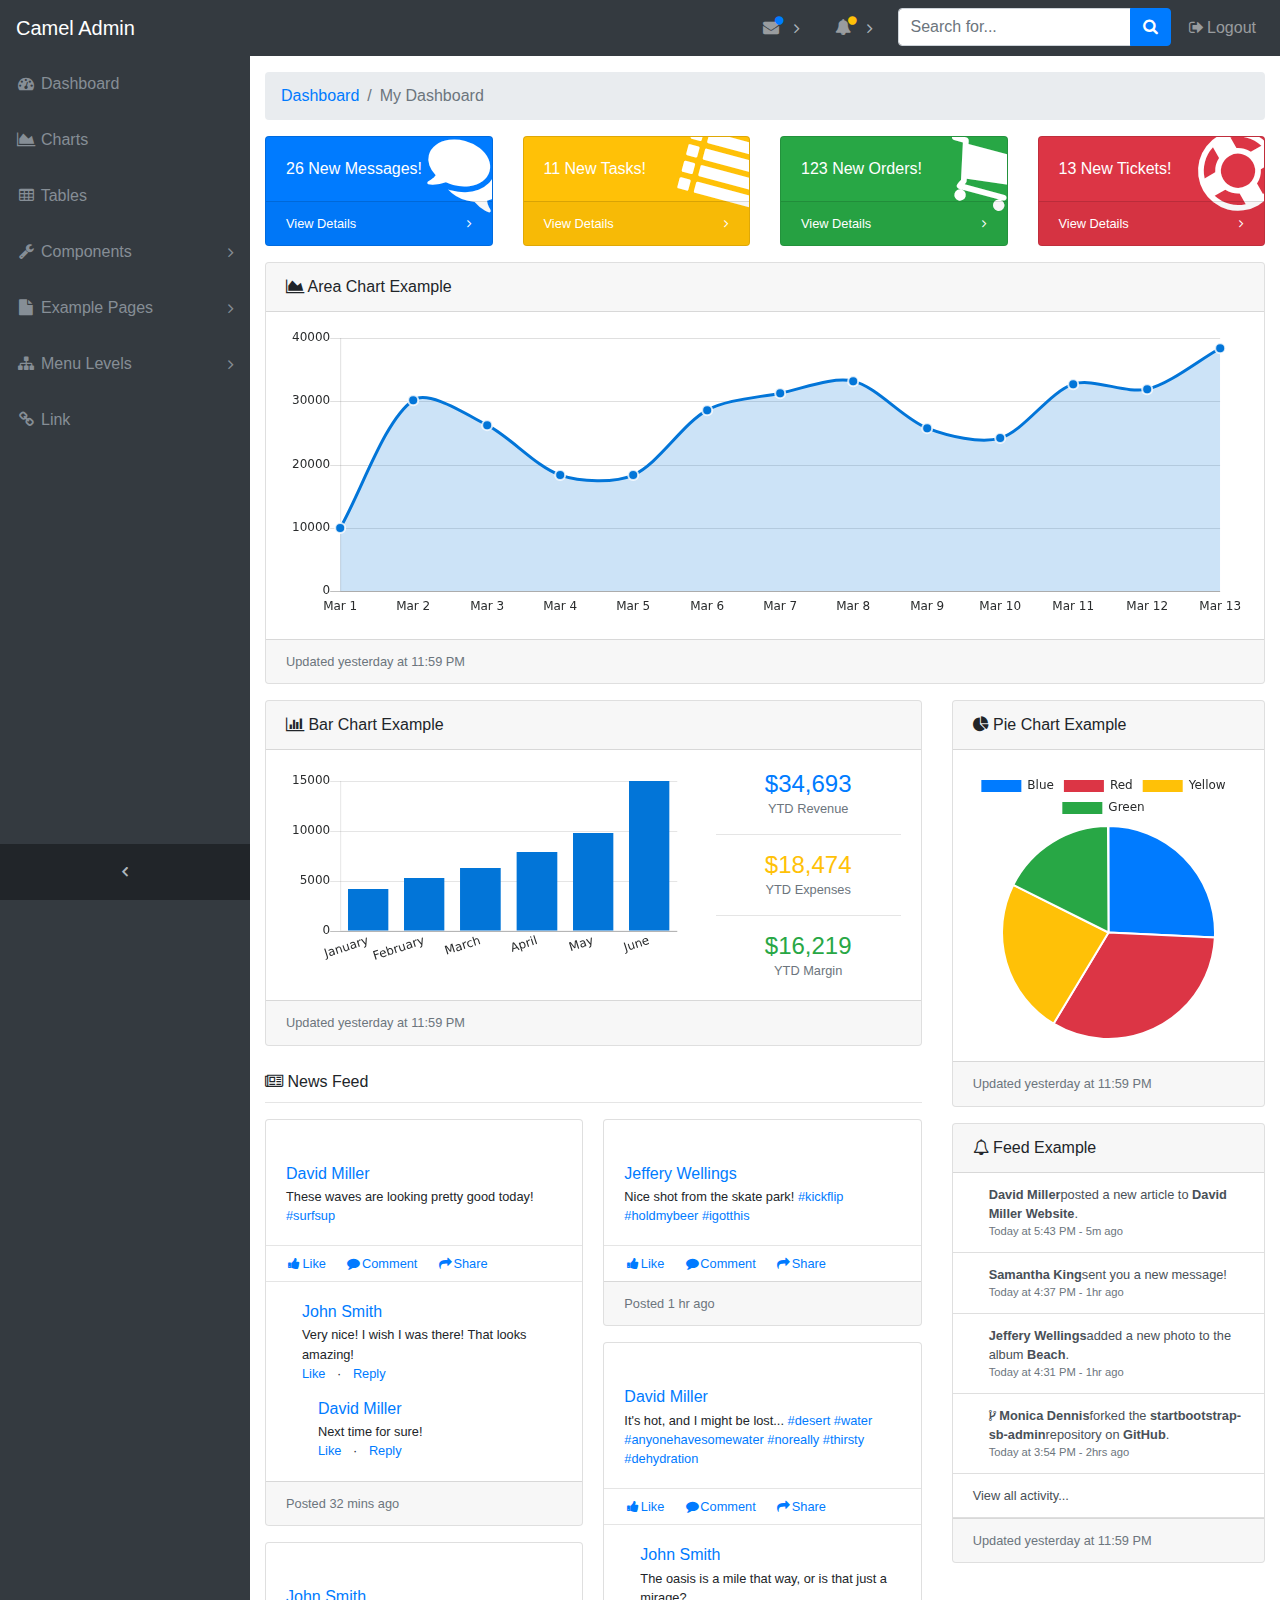
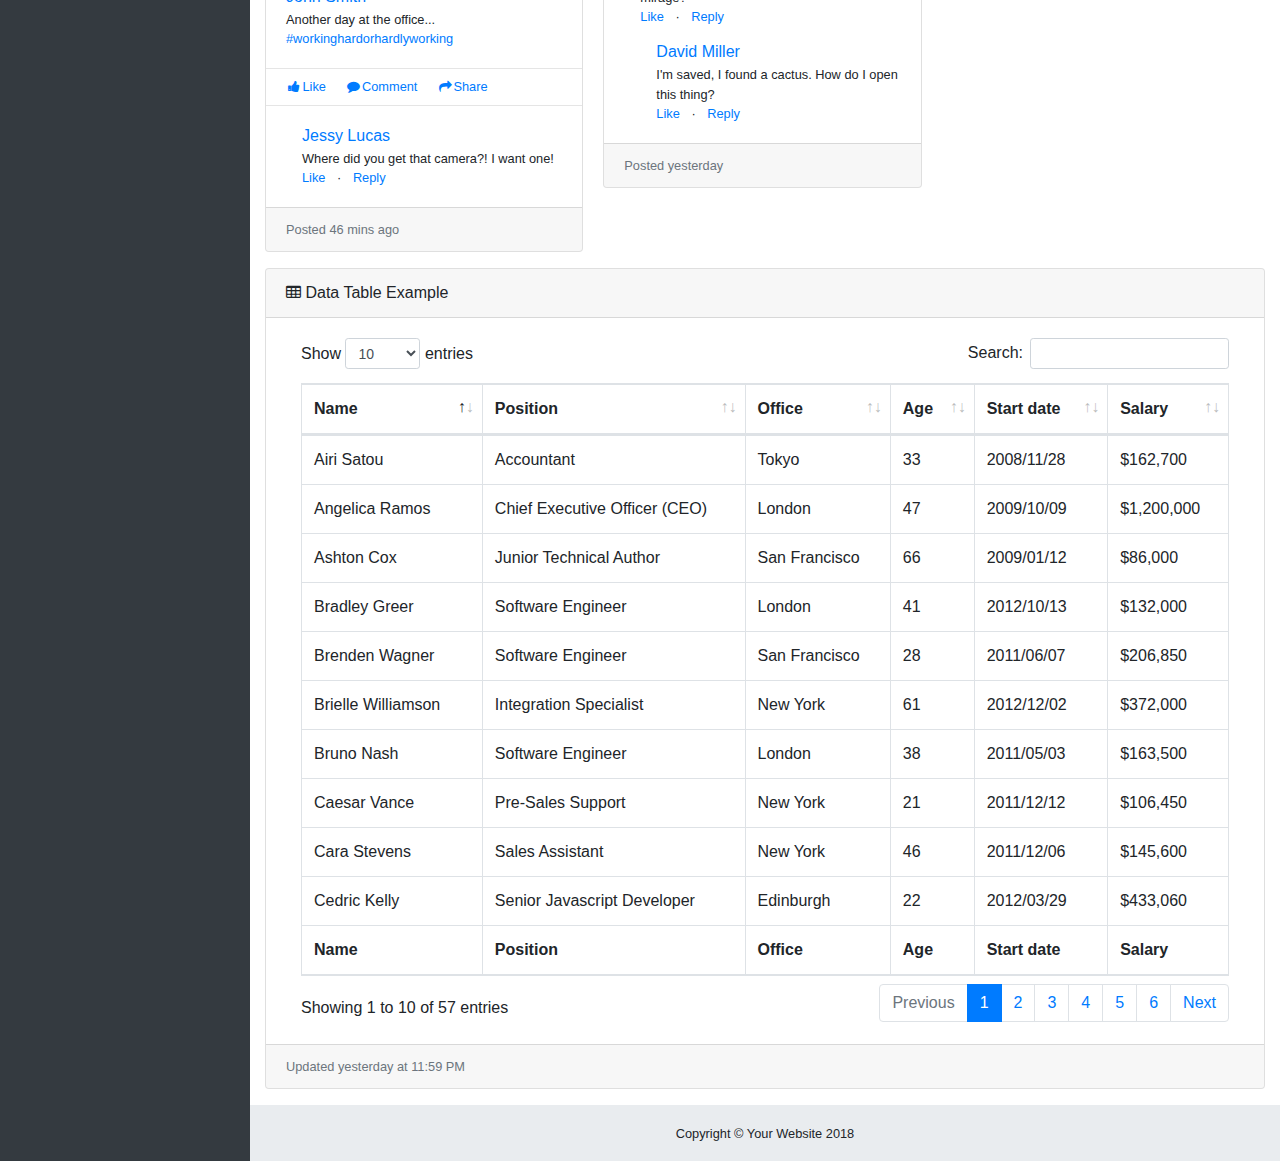
==== src/main/webapp/dummy.html @ c5f6f0bc "bootstrap 추가중" ====
<!DOCTYPE html>
<html lang="en">

<head>
    <meta charset="utf-8">
    <meta http-equiv="X-UA-Compatible" content="IE=edge">
    <meta name="viewport" content="width=device-width, initial-scale=1, shrink-to-fit=no">
    <meta name="description" content="">
    <meta name="author" content="">
    <title>Camel Admin</title>
    <!-- Bootstrap core CSS-->
    <link href="resources/vendor/bootstrap/css/bootstrap.min.css" rel="stylesheet">
    <!-- Custom fonts for this template-->
    <link href="resources/vendor/font-awesome/css/font-awesome.min.css" rel="stylesheet" type="text/css">
    <!-- Page level plugin CSS-->
    <link href="resources/vendor/datatables/dataTables.bootstrap4.css" rel="stylesheet">
    <!-- Custom styles for this template-->
    <link href="resources/css/sb-admin.css" rel="stylesheet">
</head>

<body class="fixed-nav sticky-footer bg-dark" id="page-top">
<!-- Navigation-->
<nav class="navbar navbar-expand-lg navbar-dark bg-dark fixed-top" id="mainNav">
    <a class="navbar-brand" href="index.html">Camel Admin</a>
    <button class="navbar-toggler navbar-toggler-right" type="button" data-toggle="collapse" data-target="#navbarResponsive" aria-controls="navbarResponsive" aria-expanded="false" aria-label="Toggle navigation">
        <span class="navbar-toggler-icon"></span>
    </button>
    <div class="collapse navbar-collapse" id="navbarResponsive">
        <ul class="navbar-nav navbar-sidenav" id="exampleAccordion">
            <li class="nav-item" data-toggle="tooltip" data-placement="right" title="Dashboard">
                <a class="nav-link" href="index.html">
                    <i class="fa fa-fw fa-dashboard"></i>
                    <span class="nav-link-text">Dashboard</span>
                </a>
            </li>
            <li class="nav-item" data-toggle="tooltip" data-placement="right" title="Charts">
                <a class="nav-link" href="charts.html">
                    <i class="fa fa-fw fa-area-chart"></i>
                    <span class="nav-link-text">Charts</span>
                </a>
            </li>
            <li class="nav-item" data-toggle="tooltip" data-placement="right" title="Tables">
                <a class="nav-link" href="tables.html">
                    <i class="fa fa-fw fa-table"></i>
                    <span class="nav-link-text">Tables</span>
                </a>
            </li>
            <li class="nav-item" data-toggle="tooltip" data-placement="right" title="Components">
                <a class="nav-link nav-link-collapse collapsed" data-toggle="collapse" href="#collapseComponents" data-parent="#exampleAccordion">
                    <i class="fa fa-fw fa-wrench"></i>
                    <span class="nav-link-text">Components</span>
                </a>
                <ul class="sidenav-second-level collapse" id="collapseComponents">
                    <li>
                        <a href="navbar.html">Navbar</a>
                    </li>
                    <li>
                        <a href="cards.html">Cards</a>
                    </li>
                </ul>
            </li>
            <li class="nav-item" data-toggle="tooltip" data-placement="right" title="Example Pages">
                <a class="nav-link nav-link-collapse collapsed" data-toggle="collapse" href="#collapseExamplePages" data-parent="#exampleAccordion">
                    <i class="fa fa-fw fa-file"></i>
                    <span class="nav-link-text">Example Pages</span>
                </a>
                <ul class="sidenav-second-level collapse" id="collapseExamplePages">
                    <li>
                        <a href="login.html">Login Page</a>
                    </li>
                    <li>
                        <a href="register.html">Registration Page</a>
                    </li>
                    <li>
                        <a href="forgot-password.html">Forgot Password Page</a>
                    </li>
                    <li>
                        <a href="blank.html">Blank Page</a>
                    </li>
                </ul>
            </li>
            <li class="nav-item" data-toggle="tooltip" data-placement="right" title="Menu Levels">
                <a class="nav-link nav-link-collapse collapsed" data-toggle="collapse" href="#collapseMulti" data-parent="#exampleAccordion">
                    <i class="fa fa-fw fa-sitemap"></i>
                    <span class="nav-link-text">Menu Levels</span>
                </a>
                <ul class="sidenav-second-level collapse" id="collapseMulti">
                    <li>
                        <a href="#">Second Level Item</a>
                    </li>
                    <li>
                        <a href="#">Second Level Item</a>
                    </li>
                    <li>
                        <a href="#">Second Level Item</a>
                    </li>
                    <li>
                        <a class="nav-link-collapse collapsed" data-toggle="collapse" href="#collapseMulti2">Third Level</a>
                        <ul class="sidenav-third-level collapse" id="collapseMulti2">
                            <li>
                                <a href="#">Third Level Item</a>
                            </li>
                            <li>
                                <a href="#">Third Level Item</a>
                            </li>
                            <li>
                                <a href="#">Third Level Item</a>
                            </li>
                        </ul>
                    </li>
                </ul>
            </li>
            <li class="nav-item" data-toggle="tooltip" data-placement="right" title="Link">
                <a class="nav-link" href="#">
                    <i class="fa fa-fw fa-link"></i>
                    <span class="nav-link-text">Link</span>
                </a>
            </li>
        </ul>
        <ul class="navbar-nav sidenav-toggler">
            <li class="nav-item">
                <a class="nav-link text-center" id="sidenavToggler">
                    <i class="fa fa-fw fa-angle-left"></i>
                </a>
            </li>
        </ul>
        <ul class="navbar-nav ml-auto">
            <li class="nav-item dropdown">
                <a class="nav-link dropdown-toggle mr-lg-2" id="messagesDropdown" href="#" data-toggle="dropdown" aria-haspopup="true" aria-expanded="false">
                    <i class="fa fa-fw fa-envelope"></i>
                    <span class="d-lg-none">Messages
              <span class="badge badge-pill badge-primary">12 New</span>
            </span>
                    <span class="indicator text-primary d-none d-lg-block">
              <i class="fa fa-fw fa-circle"></i>
            </span>
                </a>
                <div class="dropdown-menu" aria-labelledby="messagesDropdown">
                    <h6 class="dropdown-header">New Messages:</h6>
                    <div class="dropdown-divider"></div>
                    <a class="dropdown-item" href="#">
                        <strong>David Miller</strong>
                        <span class="small float-right text-muted">11:21 AM</span>
                        <div class="dropdown-message small">Hey there! This new version of SB Admin is pretty awesome! These messages clip off when they reach the end of the box so they don't overflow over to the sides!</div>
                    </a>
                    <div class="dropdown-divider"></div>
                    <a class="dropdown-item" href="#">
                        <strong>Jane Smith</strong>
                        <span class="small float-right text-muted">11:21 AM</span>
                        <div class="dropdown-message small">I was wondering if you could meet for an appointment at 3:00 instead of 4:00. Thanks!</div>
                    </a>
                    <div class="dropdown-divider"></div>
                    <a class="dropdown-item" href="#">
                        <strong>John Doe</strong>
                        <span class="small float-right text-muted">11:21 AM</span>
                        <div class="dropdown-message small">I've sent the final files over to you for review. When you're able to sign off of them let me know and we can discuss distribution.</div>
                    </a>
                    <div class="dropdown-divider"></div>
                    <a class="dropdown-item small" href="#">View all messages</a>
                </div>
            </li>
            <li class="nav-item dropdown">
                <a class="nav-link dropdown-toggle mr-lg-2" id="alertsDropdown" href="#" data-toggle="dropdown" aria-haspopup="true" aria-expanded="false">
                    <i class="fa fa-fw fa-bell"></i>
                    <span class="d-lg-none">Alerts
              <span class="badge badge-pill badge-warning">6 New</span>
            </span>
                    <span class="indicator text-warning d-none d-lg-block">
              <i class="fa fa-fw fa-circle"></i>
            </span>
                </a>
                <div class="dropdown-menu" aria-labelledby="alertsDropdown">
                    <h6 class="dropdown-header">New Alerts:</h6>
                    <div class="dropdown-divider"></div>
                    <a class="dropdown-item" href="#">
              <span class="text-success">
                <strong>
                  <i class="fa fa-long-arrow-up fa-fw"></i>Status Update</strong>
              </span>
                        <span class="small float-right text-muted">11:21 AM</span>
                        <div class="dropdown-message small">This is an automated server response message. All systems are online.</div>
                    </a>
                    <div class="dropdown-divider"></div>
                    <a class="dropdown-item" href="#">
              <span class="text-danger">
                <strong>
                  <i class="fa fa-long-arrow-down fa-fw"></i>Status Update</strong>
              </span>
                        <span class="small float-right text-muted">11:21 AM</span>
                        <div class="dropdown-message small">This is an automated server response message. All systems are online.</div>
                    </a>
                    <div class="dropdown-divider"></div>
                    <a class="dropdown-item" href="#">
              <span class="text-success">
                <strong>
                  <i class="fa fa-long-arrow-up fa-fw"></i>Status Update</strong>
              </span>
                        <span class="small float-right text-muted">11:21 AM</span>
                        <div class="dropdown-message small">This is an automated server response message. All systems are online.</div>
                    </a>
                    <div class="dropdown-divider"></div>
                    <a class="dropdown-item small" href="#">View all alerts</a>
                </div>
            </li>
            <li class="nav-item">
                <form class="form-inline my-2 my-lg-0 mr-lg-2">
                    <div class="input-group">
                        <input class="form-control" type="text" placeholder="Search for...">
                        <span class="input-group-append">
                <button class="btn btn-primary" type="button">
                  <i class="fa fa-search"></i>
                </button>
              </span>
                    </div>
                </form>
            </li>
            <li class="nav-item">
                <a class="nav-link" data-toggle="modal" data-target="#exampleModal">
                    <i class="fa fa-fw fa-sign-out"></i>Logout</a>
            </li>
        </ul>
    </div>
</nav>
<div class="content-wrapper">
    <div class="container-fluid">
        <!-- Breadcrumbs-->
        <ol class="breadcrumb">
            <li class="breadcrumb-item">
                <a href="#">Dashboard</a>
            </li>
            <li class="breadcrumb-item active">My Dashboard</li>
        </ol>
        <!-- Icon Cards-->
        <div class="row">
            <div class="col-xl-3 col-sm-6 mb-3">
                <div class="card text-white bg-primary o-hidden h-100">
                    <div class="card-body">
                        <div class="card-body-icon">
                            <i class="fa fa-fw fa-comments"></i>
                        </div>
                        <div class="mr-5">26 New Messages!</div>
                    </div>
                    <a class="card-footer text-white clearfix small z-1" href="#">
                        <span class="float-left">View Details</span>
                        <span class="float-right">
                <i class="fa fa-angle-right"></i>
              </span>
                    </a>
                </div>
            </div>
            <div class="col-xl-3 col-sm-6 mb-3">
                <div class="card text-white bg-warning o-hidden h-100">
                    <div class="card-body">
                        <div class="card-body-icon">
                            <i class="fa fa-fw fa-list"></i>
                        </div>
                        <div class="mr-5">11 New Tasks!</div>
                    </div>
                    <a class="card-footer text-white clearfix small z-1" href="#">
                        <span class="float-left">View Details</span>
                        <span class="float-right">
                <i class="fa fa-angle-right"></i>
              </span>
                    </a>
                </div>
            </div>
            <div class="col-xl-3 col-sm-6 mb-3">
                <div class="card text-white bg-success o-hidden h-100">
                    <div class="card-body">
                        <div class="card-body-icon">
                            <i class="fa fa-fw fa-shopping-cart"></i>
                        </div>
                        <div class="mr-5">123 New Orders!</div>
                    </div>
                    <a class="card-footer text-white clearfix small z-1" href="#">
                        <span class="float-left">View Details</span>
                        <span class="float-right">
                <i class="fa fa-angle-right"></i>
              </span>
                    </a>
                </div>
            </div>
            <div class="col-xl-3 col-sm-6 mb-3">
                <div class="card text-white bg-danger o-hidden h-100">
                    <div class="card-body">
                        <div class="card-body-icon">
                            <i class="fa fa-fw fa-support"></i>
                        </div>
                        <div class="mr-5">13 New Tickets!</div>
                    </div>
                    <a class="card-footer text-white clearfix small z-1" href="#">
                        <span class="float-left">View Details</span>
                        <span class="float-right">
                <i class="fa fa-angle-right"></i>
              </span>
                    </a>
                </div>
            </div>
        </div>
        <!-- Area Chart Example-->
        <div class="card mb-3">
            <div class="card-header">
                <i class="fa fa-area-chart"></i> Area Chart Example</div>
            <div class="card-body">
                <canvas id="myAreaChart" width="100%" height="30"></canvas>
            </div>
            <div class="card-footer small text-muted">Updated yesterday at 11:59 PM</div>
        </div>
        <div class="row">
            <div class="col-lg-8">
                <!-- Example Bar Chart Card-->
                <div class="card mb-3">
                    <div class="card-header">
                        <i class="fa fa-bar-chart"></i> Bar Chart Example</div>
                    <div class="card-body">
                        <div class="row">
                            <div class="col-sm-8 my-auto">
                                <canvas id="myBarChart" width="100" height="50"></canvas>
                            </div>
                            <div class="col-sm-4 text-center my-auto">
                                <div class="h4 mb-0 text-primary">$34,693</div>
                                <div class="small text-muted">YTD Revenue</div>
                                <hr>
                                <div class="h4 mb-0 text-warning">$18,474</div>
                                <div class="small text-muted">YTD Expenses</div>
                                <hr>
                                <div class="h4 mb-0 text-success">$16,219</div>
                                <div class="small text-muted">YTD Margin</div>
                            </div>
                        </div>
                    </div>
                    <div class="card-footer small text-muted">Updated yesterday at 11:59 PM</div>
                </div>
                <!-- Card Columns Example Social Feed-->
                <div class="mb-0 mt-4">
                    <i class="fa fa-newspaper-o"></i> News Feed</div>
                <hr class="mt-2">
                <div class="card-columns">
                    <!-- Example Social Card-->
                    <div class="card mb-3">
                        <a href="#">
                            <img class="card-img-top img-fluid w-100" src="https://unsplash.it/700/450?image=610" alt="">
                        </a>
                        <div class="card-body">
                            <h6 class="card-title mb-1"><a href="#">David Miller</a></h6>
                            <p class="card-text small">These waves are looking pretty good today!
                                <a href="#">#surfsup</a>
                            </p>
                        </div>
                        <hr class="my-0">
                        <div class="card-body py-2 small">
                            <a class="mr-3 d-inline-block" href="#">
                                <i class="fa fa-fw fa-thumbs-up"></i>Like</a>
                            <a class="mr-3 d-inline-block" href="#">
                                <i class="fa fa-fw fa-comment"></i>Comment</a>
                            <a class="d-inline-block" href="#">
                                <i class="fa fa-fw fa-share"></i>Share</a>
                        </div>
                        <hr class="my-0">
                        <div class="card-body small bg-faded">
                            <div class="media">
                                <img class="d-flex mr-3" src="http://placehold.it/45x45" alt="">
                                <div class="media-body">
                                    <h6 class="mt-0 mb-1"><a href="#">John Smith</a></h6>Very nice! I wish I was there! That looks amazing!
                                    <ul class="list-inline mb-0">
                                        <li class="list-inline-item">
                                            <a href="#">Like</a>
                                        </li>
                                        <li class="list-inline-item">·</li>
                                        <li class="list-inline-item">
                                            <a href="#">Reply</a>
                                        </li>
                                    </ul>
                                    <div class="media mt-3">
                                        <a class="d-flex pr-3" href="#">
                                            <img src="http://placehold.it/45x45" alt="">
                                        </a>
                                        <div class="media-body">
                                            <h6 class="mt-0 mb-1"><a href="#">David Miller</a></h6>Next time for sure!
                                            <ul class="list-inline mb-0">
                                                <li class="list-inline-item">
                                                    <a href="#">Like</a>
                                                </li>
                                                <li class="list-inline-item">·</li>
                                                <li class="list-inline-item">
                                                    <a href="#">Reply</a>
                                                </li>
                                            </ul>
                                        </div>
                                    </div>
                                </div>
                            </div>
                        </div>
                        <div class="card-footer small text-muted">Posted 32 mins ago</div>
                    </div>
                    <!-- Example Social Card-->
                    <div class="card mb-3">
                        <a href="#">
                            <img class="card-img-top img-fluid w-100" src="https://unsplash.it/700/450?image=180" alt="">
                        </a>
                        <div class="card-body">
                            <h6 class="card-title mb-1"><a href="#">John Smith</a></h6>
                            <p class="card-text small">Another day at the office...
                                <a href="#">#workinghardorhardlyworking</a>
                            </p>
                        </div>
                        <hr class="my-0">
                        <div class="card-body py-2 small">
                            <a class="mr-3 d-inline-block" href="#">
                                <i class="fa fa-fw fa-thumbs-up"></i>Like</a>
                            <a class="mr-3 d-inline-block" href="#">
                                <i class="fa fa-fw fa-comment"></i>Comment</a>
                            <a class="d-inline-block" href="#">
                                <i class="fa fa-fw fa-share"></i>Share</a>
                        </div>
                        <hr class="my-0">
                        <div class="card-body small bg-faded">
                            <div class="media">
                                <img class="d-flex mr-3" src="http://placehold.it/45x45" alt="">
                                <div class="media-body">
                                    <h6 class="mt-0 mb-1"><a href="#">Jessy Lucas</a></h6>Where did you get that camera?! I want one!
                                    <ul class="list-inline mb-0">
                                        <li class="list-inline-item">
                                            <a href="#">Like</a>
                                        </li>
                                        <li class="list-inline-item">·</li>
                                        <li class="list-inline-item">
                                            <a href="#">Reply</a>
                                        </li>
                                    </ul>
                                </div>
                            </div>
                        </div>
                        <div class="card-footer small text-muted">Posted 46 mins ago</div>
                    </div>
                    <!-- Example Social Card-->
                    <div class="card mb-3">
                        <a href="#">
                            <img class="card-img-top img-fluid w-100" src="https://unsplash.it/700/450?image=281" alt="">
                        </a>
                        <div class="card-body">
                            <h6 class="card-title mb-1"><a href="#">Jeffery Wellings</a></h6>
                            <p class="card-text small">Nice shot from the skate park!
                                <a href="#">#kickflip</a>
                                <a href="#">#holdmybeer</a>
                                <a href="#">#igotthis</a>
                            </p>
                        </div>
                        <hr class="my-0">
                        <div class="card-body py-2 small">
                            <a class="mr-3 d-inline-block" href="#">
                                <i class="fa fa-fw fa-thumbs-up"></i>Like</a>
                            <a class="mr-3 d-inline-block" href="#">
                                <i class="fa fa-fw fa-comment"></i>Comment</a>
                            <a class="d-inline-block" href="#">
                                <i class="fa fa-fw fa-share"></i>Share</a>
                        </div>
                        <div class="card-footer small text-muted">Posted 1 hr ago</div>
                    </div>
                    <!-- Example Social Card-->
                    <div class="card mb-3">
                        <a href="#">
                            <img class="card-img-top img-fluid w-100" src="https://unsplash.it/700/450?image=185" alt="">
                        </a>
                        <div class="card-body">
                            <h6 class="card-title mb-1"><a href="#">David Miller</a></h6>
                            <p class="card-text small">It's hot, and I might be lost...
                                <a href="#">#desert</a>
                                <a href="#">#water</a>
                                <a href="#">#anyonehavesomewater</a>
                                <a href="#">#noreally</a>
                                <a href="#">#thirsty</a>
                                <a href="#">#dehydration</a>
                            </p>
                        </div>
                        <hr class="my-0">
                        <div class="card-body py-2 small">
                            <a class="mr-3 d-inline-block" href="#">
                                <i class="fa fa-fw fa-thumbs-up"></i>Like</a>
                            <a class="mr-3 d-inline-block" href="#">
                                <i class="fa fa-fw fa-comment"></i>Comment</a>
                            <a class="d-inline-block" href="#">
                                <i class="fa fa-fw fa-share"></i>Share</a>
                        </div>
                        <hr class="my-0">
                        <div class="card-body small bg-faded">
                            <div class="media">
                                <img class="d-flex mr-3" src="http://placehold.it/45x45" alt="">
                                <div class="media-body">
                                    <h6 class="mt-0 mb-1"><a href="#">John Smith</a></h6>The oasis is a mile that way, or is that just a mirage?
                                    <ul class="list-inline mb-0">
                                        <li class="list-inline-item">
                                            <a href="#">Like</a>
                                        </li>
                                        <li class="list-inline-item">·</li>
                                        <li class="list-inline-item">
                                            <a href="#">Reply</a>
                                        </li>
                                    </ul>
                                    <div class="media mt-3">
                                        <a class="d-flex pr-3" href="#">
                                            <img src="http://placehold.it/45x45" alt="">
                                        </a>
                                        <div class="media-body">
                                            <h6 class="mt-0 mb-1"><a href="#">David Miller</a></h6>
                                            <img class="img-fluid w-100 mb-1" src="https://unsplash.it/700/450?image=789" alt="">I'm saved, I found a cactus. How do I open this thing?
                                            <ul class="list-inline mb-0">
                                                <li class="list-inline-item">
                                                    <a href="#">Like</a>
                                                </li>
                                                <li class="list-inline-item">·</li>
                                                <li class="list-inline-item">
                                                    <a href="#">Reply</a>
                                                </li>
                                            </ul>
                                        </div>
                                    </div>
                                </div>
                            </div>
                        </div>
                        <div class="card-footer small text-muted">Posted yesterday</div>
                    </div>
                </div>
                <!-- /Card Columns-->
            </div>
            <div class="col-lg-4">
                <!-- Example Pie Chart Card-->
                <div class="card mb-3">
                    <div class="card-header">
                        <i class="fa fa-pie-chart"></i> Pie Chart Example</div>
                    <div class="card-body">
                        <canvas id="myPieChart" width="100%" height="100"></canvas>
                    </div>
                    <div class="card-footer small text-muted">Updated yesterday at 11:59 PM</div>
                </div>
                <!-- Example Notifications Card-->
                <div class="card mb-3">
                    <div class="card-header">
                        <i class="fa fa-bell-o"></i> Feed Example</div>
                    <div class="list-group list-group-flush small">
                        <a class="list-group-item list-group-item-action" href="#">
                            <div class="media">
                                <img class="d-flex mr-3 rounded-circle" src="http://placehold.it/45x45" alt="">
                                <div class="media-body">
                                    <strong>David Miller</strong>posted a new article to
                                    <strong>David Miller Website</strong>.
                                    <div class="text-muted smaller">Today at 5:43 PM - 5m ago</div>
                                </div>
                            </div>
                        </a>
                        <a class="list-group-item list-group-item-action" href="#">
                            <div class="media">
                                <img class="d-flex mr-3 rounded-circle" src="http://placehold.it/45x45" alt="">
                                <div class="media-body">
                                    <strong>Samantha King</strong>sent you a new message!
                                    <div class="text-muted smaller">Today at 4:37 PM - 1hr ago</div>
                                </div>
                            </div>
                        </a>
                        <a class="list-group-item list-group-item-action" href="#">
                            <div class="media">
                                <img class="d-flex mr-3 rounded-circle" src="http://placehold.it/45x45" alt="">
                                <div class="media-body">
                                    <strong>Jeffery Wellings</strong>added a new photo to the album
                                    <strong>Beach</strong>.
                                    <div class="text-muted smaller">Today at 4:31 PM - 1hr ago</div>
                                </div>
                            </div>
                        </a>
                        <a class="list-group-item list-group-item-action" href="#">
                            <div class="media">
                                <img class="d-flex mr-3 rounded-circle" src="http://placehold.it/45x45" alt="">
                                <div class="media-body">
                                    <i class="fa fa-code-fork"></i>
                                    <strong>Monica Dennis</strong>forked the
                                    <strong>startbootstrap-sb-admin</strong>repository on
                                    <strong>GitHub</strong>.
                                    <div class="text-muted smaller">Today at 3:54 PM - 2hrs ago</div>
                                </div>
                            </div>
                        </a>
                        <a class="list-group-item list-group-item-action" href="#">View all activity...</a>
                    </div>
                    <div class="card-footer small text-muted">Updated yesterday at 11:59 PM</div>
                </div>
            </div>
        </div>
        <!-- Example DataTables Card-->
        <div class="card mb-3">
            <div class="card-header">
                <i class="fa fa-table"></i> Data Table Example</div>
            <div class="card-body">
                <div class="table-responsive">
                    <table class="table table-bordered" id="dataTable" width="100%" cellspacing="0">
                        <thead>
                        <tr>
                            <th>Name</th>
                            <th>Position</th>
                            <th>Office</th>
                            <th>Age</th>
                            <th>Start date</th>
                            <th>Salary</th>
                        </tr>
                        </thead>
                        <tfoot>
                        <tr>
                            <th>Name</th>
                            <th>Position</th>
                            <th>Office</th>
                            <th>Age</th>
                            <th>Start date</th>
                            <th>Salary</th>
                        </tr>
                        </tfoot>
                        <tbody>
                        <tr>
                            <td>Tiger Nixon</td>
                            <td>System Architect</td>
                            <td>Edinburgh</td>
                            <td>61</td>
                            <td>2011/04/25</td>
                            <td>$320,800</td>
                        </tr>
                        <tr>
                            <td>Garrett Winters</td>
                            <td>Accountant</td>
                            <td>Tokyo</td>
                            <td>63</td>
                            <td>2011/07/25</td>
                            <td>$170,750</td>
                        </tr>
                        <tr>
                            <td>Ashton Cox</td>
                            <td>Junior Technical Author</td>
                            <td>San Francisco</td>
                            <td>66</td>
                            <td>2009/01/12</td>
                            <td>$86,000</td>
                        </tr>
                        <tr>
                            <td>Cedric Kelly</td>
                            <td>Senior Javascript Developer</td>
                            <td>Edinburgh</td>
                            <td>22</td>
                            <td>2012/03/29</td>
                            <td>$433,060</td>
                        </tr>
                        <tr>
                            <td>Airi Satou</td>
                            <td>Accountant</td>
                            <td>Tokyo</td>
                            <td>33</td>
                            <td>2008/11/28</td>
                            <td>$162,700</td>
                        </tr>
                        <tr>
                            <td>Brielle Williamson</td>
                            <td>Integration Specialist</td>
                            <td>New York</td>
                            <td>61</td>
                            <td>2012/12/02</td>
                            <td>$372,000</td>
                        </tr>
                        <tr>
                            <td>Herrod Chandler</td>
                            <td>Sales Assistant</td>
                            <td>San Francisco</td>
                            <td>59</td>
                            <td>2012/08/06</td>
                            <td>$137,500</td>
                        </tr>
                        <tr>
                            <td>Rhona Davidson</td>
                            <td>Integration Specialist</td>
                            <td>Tokyo</td>
                            <td>55</td>
                            <td>2010/10/14</td>
                            <td>$327,900</td>
                        </tr>
                        <tr>
                            <td>Colleen Hurst</td>
                            <td>Javascript Developer</td>
                            <td>San Francisco</td>
                            <td>39</td>
                            <td>2009/09/15</td>
                            <td>$205,500</td>
                        </tr>
                        <tr>
                            <td>Sonya Frost</td>
                            <td>Software Engineer</td>
                            <td>Edinburgh</td>
                            <td>23</td>
                            <td>2008/12/13</td>
                            <td>$103,600</td>
                        </tr>
                        <tr>
                            <td>Jena Gaines</td>
                            <td>Office Manager</td>
                            <td>London</td>
                            <td>30</td>
                            <td>2008/12/19</td>
                            <td>$90,560</td>
                        </tr>
                        <tr>
                            <td>Quinn Flynn</td>
                            <td>Support Lead</td>
                            <td>Edinburgh</td>
                            <td>22</td>
                            <td>2013/03/03</td>
                            <td>$342,000</td>
                        </tr>
                        <tr>
                            <td>Charde Marshall</td>
                            <td>Regional Director</td>
                            <td>San Francisco</td>
                            <td>36</td>
                            <td>2008/10/16</td>
                            <td>$470,600</td>
                        </tr>
                        <tr>
                            <td>Haley Kennedy</td>
                            <td>Senior Marketing Designer</td>
                            <td>London</td>
                            <td>43</td>
                            <td>2012/12/18</td>
                            <td>$313,500</td>
                        </tr>
                        <tr>
                            <td>Tatyana Fitzpatrick</td>
                            <td>Regional Director</td>
                            <td>London</td>
                            <td>19</td>
                            <td>2010/03/17</td>
                            <td>$385,750</td>
                        </tr>
                        <tr>
                            <td>Michael Silva</td>
                            <td>Marketing Designer</td>
                            <td>London</td>
                            <td>66</td>
                            <td>2012/11/27</td>
                            <td>$198,500</td>
                        </tr>
                        <tr>
                            <td>Paul Byrd</td>
                            <td>Chief Financial Officer (CFO)</td>
                            <td>New York</td>
                            <td>64</td>
                            <td>2010/06/09</td>
                            <td>$725,000</td>
                        </tr>
                        <tr>
                            <td>Gloria Little</td>
                            <td>Systems Administrator</td>
                            <td>New York</td>
                            <td>59</td>
                            <td>2009/04/10</td>
                            <td>$237,500</td>
                        </tr>
                        <tr>
                            <td>Bradley Greer</td>
                            <td>Software Engineer</td>
                            <td>London</td>
                            <td>41</td>
                            <td>2012/10/13</td>
                            <td>$132,000</td>
                        </tr>
                        <tr>
                            <td>Dai Rios</td>
                            <td>Personnel Lead</td>
                            <td>Edinburgh</td>
                            <td>35</td>
                            <td>2012/09/26</td>
                            <td>$217,500</td>
                        </tr>
                        <tr>
                            <td>Jenette Caldwell</td>
                            <td>Development Lead</td>
                            <td>New York</td>
                            <td>30</td>
                            <td>2011/09/03</td>
                            <td>$345,000</td>
                        </tr>
                        <tr>
                            <td>Yuri Berry</td>
                            <td>Chief Marketing Officer (CMO)</td>
                            <td>New York</td>
                            <td>40</td>
                            <td>2009/06/25</td>
                            <td>$675,000</td>
                        </tr>
                        <tr>
                            <td>Caesar Vance</td>
                            <td>Pre-Sales Support</td>
                            <td>New York</td>
                            <td>21</td>
                            <td>2011/12/12</td>
                            <td>$106,450</td>
                        </tr>
                        <tr>
                            <td>Doris Wilder</td>
                            <td>Sales Assistant</td>
                            <td>Sidney</td>
                            <td>23</td>
                            <td>2010/09/20</td>
                            <td>$85,600</td>
                        </tr>
                        <tr>
                            <td>Angelica Ramos</td>
                            <td>Chief Executive Officer (CEO)</td>
                            <td>London</td>
                            <td>47</td>
                            <td>2009/10/09</td>
                            <td>$1,200,000</td>
                        </tr>
                        <tr>
                            <td>Gavin Joyce</td>
                            <td>Developer</td>
                            <td>Edinburgh</td>
                            <td>42</td>
                            <td>2010/12/22</td>
                            <td>$92,575</td>
                        </tr>
                        <tr>
                            <td>Jennifer Chang</td>
                            <td>Regional Director</td>
                            <td>Singapore</td>
                            <td>28</td>
                            <td>2010/11/14</td>
                            <td>$357,650</td>
                        </tr>
                        <tr>
                            <td>Brenden Wagner</td>
                            <td>Software Engineer</td>
                            <td>San Francisco</td>
                            <td>28</td>
                            <td>2011/06/07</td>
                            <td>$206,850</td>
                        </tr>
                        <tr>
                            <td>Fiona Green</td>
                            <td>Chief Operating Officer (COO)</td>
                            <td>San Francisco</td>
                            <td>48</td>
                            <td>2010/03/11</td>
                            <td>$850,000</td>
                        </tr>
                        <tr>
                            <td>Shou Itou</td>
                            <td>Regional Marketing</td>
                            <td>Tokyo</td>
                            <td>20</td>
                            <td>2011/08/14</td>
                            <td>$163,000</td>
                        </tr>
                        <tr>
                            <td>Michelle House</td>
                            <td>Integration Specialist</td>
                            <td>Sidney</td>
                            <td>37</td>
                            <td>2011/06/02</td>
                            <td>$95,400</td>
                        </tr>
                        <tr>
                            <td>Suki Burks</td>
                            <td>Developer</td>
                            <td>London</td>
                            <td>53</td>
                            <td>2009/10/22</td>
                            <td>$114,500</td>
                        </tr>
                        <tr>
                            <td>Prescott Bartlett</td>
                            <td>Technical Author</td>
                            <td>London</td>
                            <td>27</td>
                            <td>2011/05/07</td>
                            <td>$145,000</td>
                        </tr>
                        <tr>
                            <td>Gavin Cortez</td>
                            <td>Team Leader</td>
                            <td>San Francisco</td>
                            <td>22</td>
                            <td>2008/10/26</td>
                            <td>$235,500</td>
                        </tr>
                        <tr>
                            <td>Martena Mccray</td>
                            <td>Post-Sales support</td>
                            <td>Edinburgh</td>
                            <td>46</td>
                            <td>2011/03/09</td>
                            <td>$324,050</td>
                        </tr>
                        <tr>
                            <td>Unity Butler</td>
                            <td>Marketing Designer</td>
                            <td>San Francisco</td>
                            <td>47</td>
                            <td>2009/12/09</td>
                            <td>$85,675</td>
                        </tr>
                        <tr>
                            <td>Howard Hatfield</td>
                            <td>Office Manager</td>
                            <td>San Francisco</td>
                            <td>51</td>
                            <td>2008/12/16</td>
                            <td>$164,500</td>
                        </tr>
                        <tr>
                            <td>Hope Fuentes</td>
                            <td>Secretary</td>
                            <td>San Francisco</td>
                            <td>41</td>
                            <td>2010/02/12</td>
                            <td>$109,850</td>
                        </tr>
                        <tr>
                            <td>Vivian Harrell</td>
                            <td>Financial Controller</td>
                            <td>San Francisco</td>
                            <td>62</td>
                            <td>2009/02/14</td>
                            <td>$452,500</td>
                        </tr>
                        <tr>
                            <td>Timothy Mooney</td>
                            <td>Office Manager</td>
                            <td>London</td>
                            <td>37</td>
                            <td>2008/12/11</td>
                            <td>$136,200</td>
                        </tr>
                        <tr>
                            <td>Jackson Bradshaw</td>
                            <td>Director</td>
                            <td>New York</td>
                            <td>65</td>
                            <td>2008/09/26</td>
                            <td>$645,750</td>
                        </tr>
                        <tr>
                            <td>Olivia Liang</td>
                            <td>Support Engineer</td>
                            <td>Singapore</td>
                            <td>64</td>
                            <td>2011/02/03</td>
                            <td>$234,500</td>
                        </tr>
                        <tr>
                            <td>Bruno Nash</td>
                            <td>Software Engineer</td>
                            <td>London</td>
                            <td>38</td>
                            <td>2011/05/03</td>
                            <td>$163,500</td>
                        </tr>
                        <tr>
                            <td>Sakura Yamamoto</td>
                            <td>Support Engineer</td>
                            <td>Tokyo</td>
                            <td>37</td>
                            <td>2009/08/19</td>
                            <td>$139,575</td>
                        </tr>
                        <tr>
                            <td>Thor Walton</td>
                            <td>Developer</td>
                            <td>New York</td>
                            <td>61</td>
                            <td>2013/08/11</td>
                            <td>$98,540</td>
                        </tr>
                        <tr>
                            <td>Finn Camacho</td>
                            <td>Support Engineer</td>
                            <td>San Francisco</td>
                            <td>47</td>
                            <td>2009/07/07</td>
                            <td>$87,500</td>
                        </tr>
                        <tr>
                            <td>Serge Baldwin</td>
                            <td>Data Coordinator</td>
                            <td>Singapore</td>
                            <td>64</td>
                            <td>2012/04/09</td>
                            <td>$138,575</td>
                        </tr>
                        <tr>
                            <td>Zenaida Frank</td>
                            <td>Software Engineer</td>
                            <td>New York</td>
                            <td>63</td>
                            <td>2010/01/04</td>
                            <td>$125,250</td>
                        </tr>
                        <tr>
                            <td>Zorita Serrano</td>
                            <td>Software Engineer</td>
                            <td>San Francisco</td>
                            <td>56</td>
                            <td>2012/06/01</td>
                            <td>$115,000</td>
                        </tr>
                        <tr>
                            <td>Jennifer Acosta</td>
                            <td>Junior Javascript Developer</td>
                            <td>Edinburgh</td>
                            <td>43</td>
                            <td>2013/02/01</td>
                            <td>$75,650</td>
                        </tr>
                        <tr>
                            <td>Cara Stevens</td>
                            <td>Sales Assistant</td>
                            <td>New York</td>
                            <td>46</td>
                            <td>2011/12/06</td>
                            <td>$145,600</td>
                        </tr>
                        <tr>
                            <td>Hermione Butler</td>
                            <td>Regional Director</td>
                            <td>London</td>
                            <td>47</td>
                            <td>2011/03/21</td>
                            <td>$356,250</td>
                        </tr>
                        <tr>
                            <td>Lael Greer</td>
                            <td>Systems Administrator</td>
                            <td>London</td>
                            <td>21</td>
                            <td>2009/02/27</td>
                            <td>$103,500</td>
                        </tr>
                        <tr>
                            <td>Jonas Alexander</td>
                            <td>Developer</td>
                            <td>San Francisco</td>
                            <td>30</td>
                            <td>2010/07/14</td>
                            <td>$86,500</td>
                        </tr>
                        <tr>
                            <td>Shad Decker</td>
                            <td>Regional Director</td>
                            <td>Edinburgh</td>
                            <td>51</td>
                            <td>2008/11/13</td>
                            <td>$183,000</td>
                        </tr>
                        <tr>
                            <td>Michael Bruce</td>
                            <td>Javascript Developer</td>
                            <td>Singapore</td>
                            <td>29</td>
                            <td>2011/06/27</td>
                            <td>$183,000</td>
                        </tr>
                        <tr>
                            <td>Donna Snider</td>
                            <td>Customer Support</td>
                            <td>New York</td>
                            <td>27</td>
                            <td>2011/01/25</td>
                            <td>$112,000</td>
                        </tr>
                        </tbody>
                    </table>
                </div>
            </div>
            <div class="card-footer small text-muted">Updated yesterday at 11:59 PM</div>
        </div>
    </div>
    <!-- /.container-fluid-->
    <!-- /.content-wrapper-->
    <footer class="sticky-footer">
        <div class="container">
            <div class="text-center">
                <small>Copyright © Your Website 2018</small>
            </div>
        </div>
    </footer>
    <!-- Scroll to Top Button-->
    <a class="scroll-to-top rounded" href="#page-top">
        <i class="fa fa-angle-up"></i>
    </a>
    <!-- Logout Modal-->
    <div class="modal fade" id="exampleModal" tabindex="-1" role="dialog" aria-labelledby="exampleModalLabel" aria-hidden="true">
        <div class="modal-dialog" role="document">
            <div class="modal-content">
                <div class="modal-header">
                    <h5 class="modal-title" id="exampleModalLabel">Ready to Leave?</h5>
                    <button class="close" type="button" data-dismiss="modal" aria-label="Close">
                        <span aria-hidden="true">×</span>
                    </button>
                </div>
                <div class="modal-body">Select "Logout" below if you are ready to end your current session.</div>
                <div class="modal-footer">
                    <button class="btn btn-secondary" type="button" data-dismiss="modal">Cancel</button>
                    <a class="btn btn-primary" href="login.html">Logout</a>
                </div>
            </div>
        </div>
    </div>
    <!-- Bootstrap core JavaScript-->
    <script src="resources/vendor/jquery/jquery.min.js"></script>
    <script src="resources/vendor/bootstrap/js/bootstrap.bundle.min.js"></script>
    <!-- Core plugin JavaScript-->
    <script src="resources/vendor/jquery-easing/jquery.easing.min.js"></script>
    <!-- Page level plugin JavaScript-->
    <script src="resources/vendor/chart.js/Chart.min.js"></script>
    <script src="resources/vendor/datatables/jquery.dataTables.js"></script>
    <script src="resources/vendor/datatables/dataTables.bootstrap4.js"></script>
    <!-- Custom scripts for all pages-->
    <script src="resources/js/sb-admin.min.js"></script>
    <!-- Custom scripts for this page-->
    <script src="resources/js/sb-admin-datatables.min.js"></script>
    <script src="resources/js/sb-admin-charts.min.js"></script>
</div>
</body>

</html>
---- src/main/webapp/resources/css/sb-admin.css ----
html {
  position: relative;
  min-height: 100%;
}

body {
  overflow-x: hidden;
}

body.sticky-footer {
  margin-bottom: 56px;
}

body.sticky-footer .content-wrapper {
  min-height: calc(100vh - 56px - 56px);
}

body.fixed-nav {
  padding-top: 56px;
}

.content-wrapper {
  min-height: calc(100vh - 56px);
  padding-top: 1rem;
}

.scroll-to-top {
  position: fixed;
  right: 15px;
  bottom: 3px;
  display: none;
  width: 50px;
  height: 50px;
  text-align: center;
  color: white;
  background: rgba(52, 58, 64, 0.5);
  line-height: 45px;
}

.scroll-to-top:focus, .scroll-to-top:hover {
  color: white;
}

.scroll-to-top:hover {
  background: #343a40;
}

.scroll-to-top i {
  font-weight: 800;
}

.smaller {
  font-size: 0.7rem;
}

.o-hidden {
  overflow: hidden !important;
}

.z-0 {
  z-index: 0;
}

.z-1 {
  z-index: 1;
}

#mainNav .navbar-collapse {
  overflow: auto;
  max-height: 75vh;
}

#mainNav .navbar-collapse .navbar-nav .nav-item .nav-link {
  cursor: pointer;
}

#mainNav .navbar-collapse .navbar-sidenav .nav-link-collapse:after {
  float: right;
  content: '\f107';
  font-family: 'FontAwesome';
}

#mainNav .navbar-collapse .navbar-sidenav .nav-link-collapse.collapsed:after {
  content: '\f105';
}

#mainNav .navbar-collapse .navbar-sidenav .sidenav-second-level,
#mainNav .navbar-collapse .navbar-sidenav .sidenav-third-level {
  padding-left: 0;
}

#mainNav .navbar-collapse .navbar-sidenav .sidenav-second-level > li > a,
#mainNav .navbar-collapse .navbar-sidenav .sidenav-third-level > li > a {
  display: block;
  padding: 0.5em 0;
}

#mainNav .navbar-collapse .navbar-sidenav .sidenav-second-level > li > a:focus, #mainNav .navbar-collapse .navbar-sidenav .sidenav-second-level > li > a:hover,
#mainNav .navbar-collapse .navbar-sidenav .sidenav-third-level > li > a:focus,
#mainNav .navbar-collapse .navbar-sidenav .sidenav-third-level > li > a:hover {
  text-decoration: none;
}

#mainNav .navbar-collapse .navbar-sidenav .sidenav-second-level > li > a {
  padding-left: 1em;
}

#mainNav .navbar-collapse .navbar-sidenav .sidenav-third-level > li > a {
  padding-left: 2em;
}

#mainNav .navbar-collapse .sidenav-toggler {
  display: none;
}

#mainNav .navbar-collapse .navbar-nav > .nav-item.dropdown > .nav-link {
  position: relative;
  min-width: 45px;
}

#mainNav .navbar-collapse .navbar-nav > .nav-item.dropdown > .nav-link:after {
  float: right;
  width: auto;
  content: '\f105';
  border: none;
  font-family: 'FontAwesome';
}

#mainNav .navbar-collapse .navbar-nav > .nav-item.dropdown > .nav-link .indicator {
  position: absolute;
  top: 5px;
  left: 21px;
  font-size: 10px;
}

#mainNav .navbar-collapse .navbar-nav > .nav-item.dropdown.show > .nav-link:after {
  content: '\f107';
}

#mainNav .navbar-collapse .navbar-nav > .nav-item.dropdown .dropdown-menu > .dropdown-item > .dropdown-message {
  overflow: hidden;
  max-width: none;
  text-overflow: ellipsis;
}

@media (min-width: 992px) {
  #mainNav .navbar-brand {
    width: 250px;
  }
  #mainNav .navbar-collapse {
    overflow: visible;
    max-height: none;
  }
  #mainNav .navbar-collapse .navbar-sidenav {
    position: absolute;
    top: 0;
    left: 0;
    -webkit-flex-direction: column;
    -ms-flex-direction: column;
    flex-direction: column;
    margin-top: 56px;
  }
  #mainNav .navbar-collapse .navbar-sidenav > .nav-item {
    width: 250px;
    padding: 0;
  }
  #mainNav .navbar-collapse .navbar-sidenav > .nav-item > .nav-link {
    padding: 1em;
  }
  #mainNav .navbar-collapse .navbar-sidenav > .nav-item .sidenav-second-level,
  #mainNav .navbar-collapse .navbar-sidenav > .nav-item .sidenav-third-level {
    padding-left: 0;
    list-style: none;
  }
  #mainNav .navbar-collapse .navbar-sidenav > .nav-item .sidenav-second-level > li,
  #mainNav .navbar-collapse .navbar-sidenav > .nav-item .sidenav-third-level > li {
    width: 250px;
  }
  #mainNav .navbar-collapse .navbar-sidenav > .nav-item .sidenav-second-level > li > a,
  #mainNav .navbar-collapse .navbar-sidenav > .nav-item .sidenav-third-level > li > a {
    padding: 1em;
  }
  #mainNav .navbar-collapse .navbar-sidenav > .nav-item .sidenav-second-level > li > a {
    padding-left: 2.75em;
  }
  #mainNav .navbar-collapse .navbar-sidenav > .nav-item .sidenav-third-level > li > a {
    padding-left: 3.75em;
  }
  #mainNav .navbar-collapse .navbar-nav > .nav-item.dropdown > .nav-link {
    min-width: 0;
  }
  #mainNav .navbar-collapse .navbar-nav > .nav-item.dropdown > .nav-link:after {
    width: 24px;
    text-align: center;
  }
  #mainNav .navbar-collapse .navbar-nav > .nav-item.dropdown .dropdown-menu > .dropdown-item > .dropdown-message {
    max-width: 300px;
  }
}

#mainNav.fixed-top .sidenav-toggler {
  display: none;
}

@media (min-width: 992px) {
  #mainNav.fixed-top .navbar-sidenav {
    height: calc(100vh - 112px);
  }
  #mainNav.fixed-top .sidenav-toggler {
    position: absolute;
    top: 0;
    left: 0;
    display: flex;
    -webkit-flex-direction: column;
    -ms-flex-direction: column;
    flex-direction: column;
    margin-top: calc(100vh - 56px);
  }
  #mainNav.fixed-top .sidenav-toggler > .nav-item {
    width: 250px;
    padding: 0;
  }
  #mainNav.fixed-top .sidenav-toggler > .nav-item > .nav-link {
    padding: 1em;
  }
}

#mainNav.fixed-top.navbar-dark .sidenav-toggler {
  background-color: #212529;
}

#mainNav.fixed-top.navbar-dark .sidenav-toggler a i {
  color: #adb5bd;
}

#mainNav.fixed-top.navbar-light .sidenav-toggler {
  background-color: #dee2e6;
}

#mainNav.fixed-top.navbar-light .sidenav-toggler a i {
  color: rgba(0, 0, 0, 0.5);
}

body.sidenav-toggled #mainNav.fixed-top .sidenav-toggler {
  overflow-x: hidden;
  width: 55px;
}

body.sidenav-toggled #mainNav.fixed-top .sidenav-toggler .nav-item,
body.sidenav-toggled #mainNav.fixed-top .sidenav-toggler .nav-link {
  width: 55px !important;
}

body.sidenav-toggled #mainNav.fixed-top #sidenavToggler i {
  -webkit-transform: scaleX(-1);
  -moz-transform: scaleX(-1);
  -o-transform: scaleX(-1);
  transform: scaleX(-1);
  filter: FlipH;
  -ms-filter: 'FlipH';
}

#mainNav.static-top .sidenav-toggler {
  display: none;
}

@media (min-width: 992px) {
  #mainNav.static-top .sidenav-toggler {
    display: flex;
  }
}

body.sidenav-toggled #mainNav.static-top #sidenavToggler i {
  -webkit-transform: scaleX(-1);
  -moz-transform: scaleX(-1);
  -o-transform: scaleX(-1);
  transform: scaleX(-1);
  filter: FlipH;
  -ms-filter: 'FlipH';
}

.content-wrapper {
  overflow-x: hidden;
  background: white;
}

@media (min-width: 992px) {
  .content-wrapper {
    margin-left: 250px;
  }
}

#sidenavToggler i {
  font-weight: 800;
}

.navbar-sidenav-tooltip.show {
  display: none;
}

@media (min-width: 992px) {
  body.sidenav-toggled .content-wrapper {
    margin-left: 55px;
  }
}

body.sidenav-toggled .navbar-sidenav {
  width: 55px;
}

body.sidenav-toggled .navbar-sidenav .nav-link-text {
  display: none;
}

body.sidenav-toggled .navbar-sidenav .nav-item,
body.sidenav-toggled .navbar-sidenav .nav-link {
  width: 55px !important;
}

body.sidenav-toggled .navbar-sidenav .nav-item:after,
body.sidenav-toggled .navbar-sidenav .nav-link:after {
  display: none;
}

body.sidenav-toggled .navbar-sidenav .nav-item {
  white-space: nowrap;
}

body.sidenav-toggled .navbar-sidenav-tooltip.show {
  display: flex;
}

#mainNav.navbar-dark .navbar-collapse .navbar-sidenav .nav-link-collapse:after {
  color: #868e96;
}

#mainNav.navbar-dark .navbar-collapse .navbar-sidenav > .nav-item > .nav-link {
  color: #868e96;
}

#mainNav.navbar-dark .navbar-collapse .navbar-sidenav > .nav-item > .nav-link:hover {
  color: #adb5bd;
}

#mainNav.navbar-dark .navbar-collapse .navbar-sidenav > .nav-item .sidenav-second-level > li > a,
#mainNav.navbar-dark .navbar-collapse .navbar-sidenav > .nav-item .sidenav-third-level > li > a {
  color: #868e96;
}

#mainNav.navbar-dark .navbar-collapse .navbar-sidenav > .nav-item .sidenav-second-level > li > a:focus, #mainNav.navbar-dark .navbar-collapse .navbar-sidenav > .nav-item .sidenav-second-level > li > a:hover,
#mainNav.navbar-dark .navbar-collapse .navbar-sidenav > .nav-item .sidenav-third-level > li > a:focus,
#mainNav.navbar-dark .navbar-collapse .navbar-sidenav > .nav-item .sidenav-third-level > li > a:hover {
  color: #adb5bd;
}

#mainNav.navbar-dark .navbar-collapse .navbar-nav > .nav-item.dropdown > .nav-link:after {
  color: #adb5bd;
}

@media (min-width: 992px) {
  #mainNav.navbar-dark .navbar-collapse .navbar-sidenav {
    background: #343a40;
  }
  #mainNav.navbar-dark .navbar-collapse .navbar-sidenav li.active a {
    color: white !important;
    background-color: #495057;
  }
  #mainNav.navbar-dark .navbar-collapse .navbar-sidenav li.active a:focus, #mainNav.navbar-dark .navbar-collapse .navbar-sidenav li.active a:hover {
    color: white;
  }
  #mainNav.navbar-dark .navbar-collapse .navbar-sidenav > .nav-item .sidenav-second-level,
  #mainNav.navbar-dark .navbar-collapse .navbar-sidenav > .nav-item .sidenav-third-level {
    background: #343a40;
  }
}

#mainNav.navbar-light .navbar-collapse .navbar-sidenav .nav-link-collapse:after {
  color: rgba(0, 0, 0, 0.5);
}

#mainNav.navbar-light .navbar-collapse .navbar-sidenav > .nav-item > .nav-link {
  color: rgba(0, 0, 0, 0.5);
}

#mainNav.navbar-light .navbar-collapse .navbar-sidenav > .nav-item > .nav-link:hover {
  color: rgba(0, 0, 0, 0.7);
}

#mainNav.navbar-light .navbar-collapse .navbar-sidenav > .nav-item .sidenav-second-level > li > a,
#mainNav.navbar-light .navbar-collapse .navbar-sidenav > .nav-item .sidenav-third-level > li > a {
  color: rgba(0, 0, 0, 0.5);
}

#mainNav.navbar-light .navbar-collapse .navbar-sidenav > .nav-item .sidenav-second-level > li > a:focus, #mainNav.navbar-light .navbar-collapse .navbar-sidenav > .nav-item .sidenav-second-level > li > a:hover,
#mainNav.navbar-light .navbar-collapse .navbar-sidenav > .nav-item .sidenav-third-level > li > a:focus,
#mainNav.navbar-light .navbar-collapse .navbar-sidenav > .nav-item .sidenav-third-level > li > a:hover {
  color: rgba(0, 0, 0, 0.7);
}

#mainNav.navbar-light .navbar-collapse .navbar-nav > .nav-item.dropdown > .nav-link:after {
  color: rgba(0, 0, 0, 0.5);
}

@media (min-width: 992px) {
  #mainNav.navbar-light .navbar-collapse .navbar-sidenav {
    background: #f8f9fa;
  }
  #mainNav.navbar-light .navbar-collapse .navbar-sidenav li.active a {
    color: #000 !important;
    background-color: #e9ecef;
  }
  #mainNav.navbar-light .navbar-collapse .navbar-sidenav li.active a:focus, #mainNav.navbar-light .navbar-collapse .navbar-sidenav li.active a:hover {
    color: #000;
  }
  #mainNav.navbar-light .navbar-collapse .navbar-sidenav > .nav-item .sidenav-second-level,
  #mainNav.navbar-light .navbar-collapse .navbar-sidenav > .nav-item .sidenav-third-level {
    background: #f8f9fa;
  }
}

.card-body-icon {
  position: absolute;
  z-index: 0;
  top: -25px;
  right: -25px;
  font-size: 5rem;
  -webkit-transform: rotate(15deg);
  -ms-transform: rotate(15deg);
  transform: rotate(15deg);
}

@media (min-width: 576px) {
  .card-columns {
    column-count: 1;
  }
}

@media (min-width: 768px) {
  .card-columns {
    column-count: 2;
  }
}

@media (min-width: 1200px) {
  .card-columns {
    column-count: 2;
  }
}

.card-login {
  max-width: 25rem;
}

.card-register {
  max-width: 40rem;
}

footer.sticky-footer {
  position: absolute;
  right: 0;
  bottom: 0;
  width: 100%;
  height: 56px;
  background-color: #e9ecef;
  line-height: 55px;
}

@media (min-width: 992px) {
  footer.sticky-footer {
    width: calc(100% - 250px);
  }
}

@media (min-width: 992px) {
  body.sidenav-toggled footer.sticky-footer {
    width: calc(100% - 55px);
  }
}
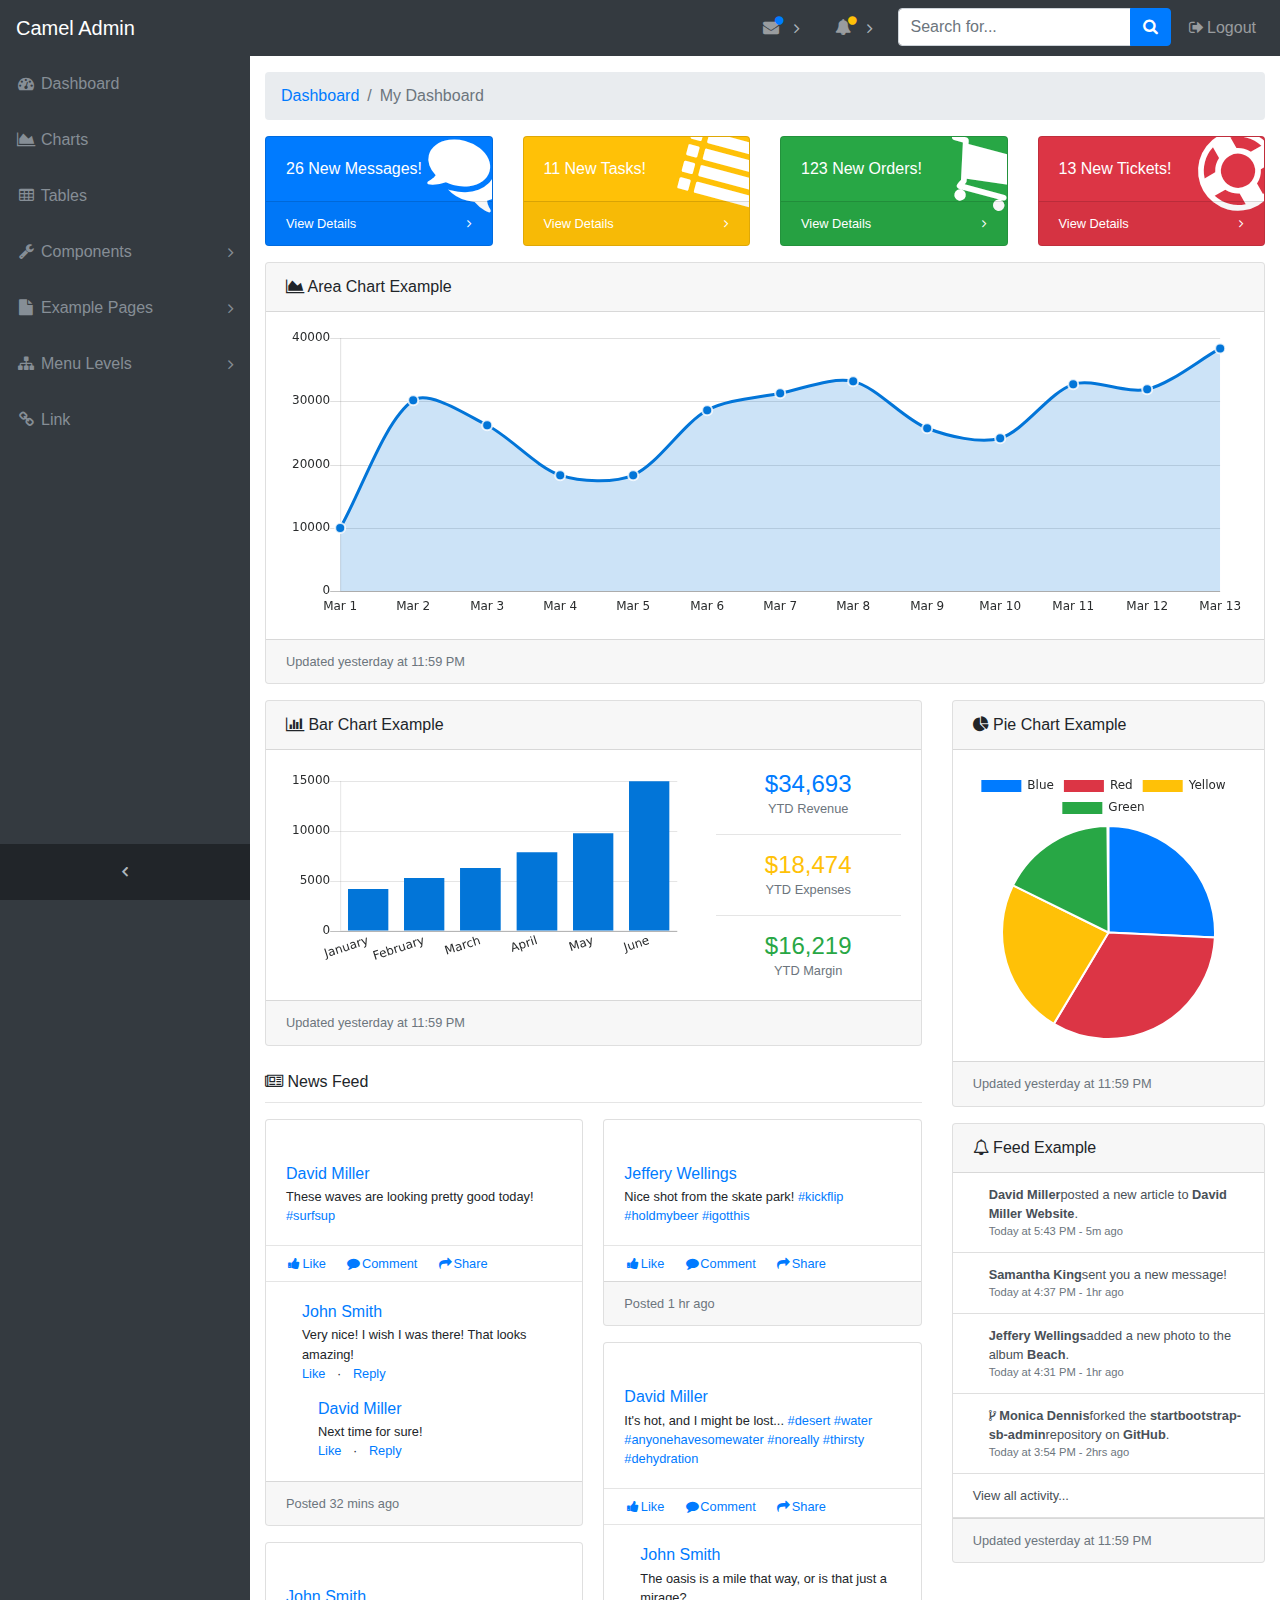
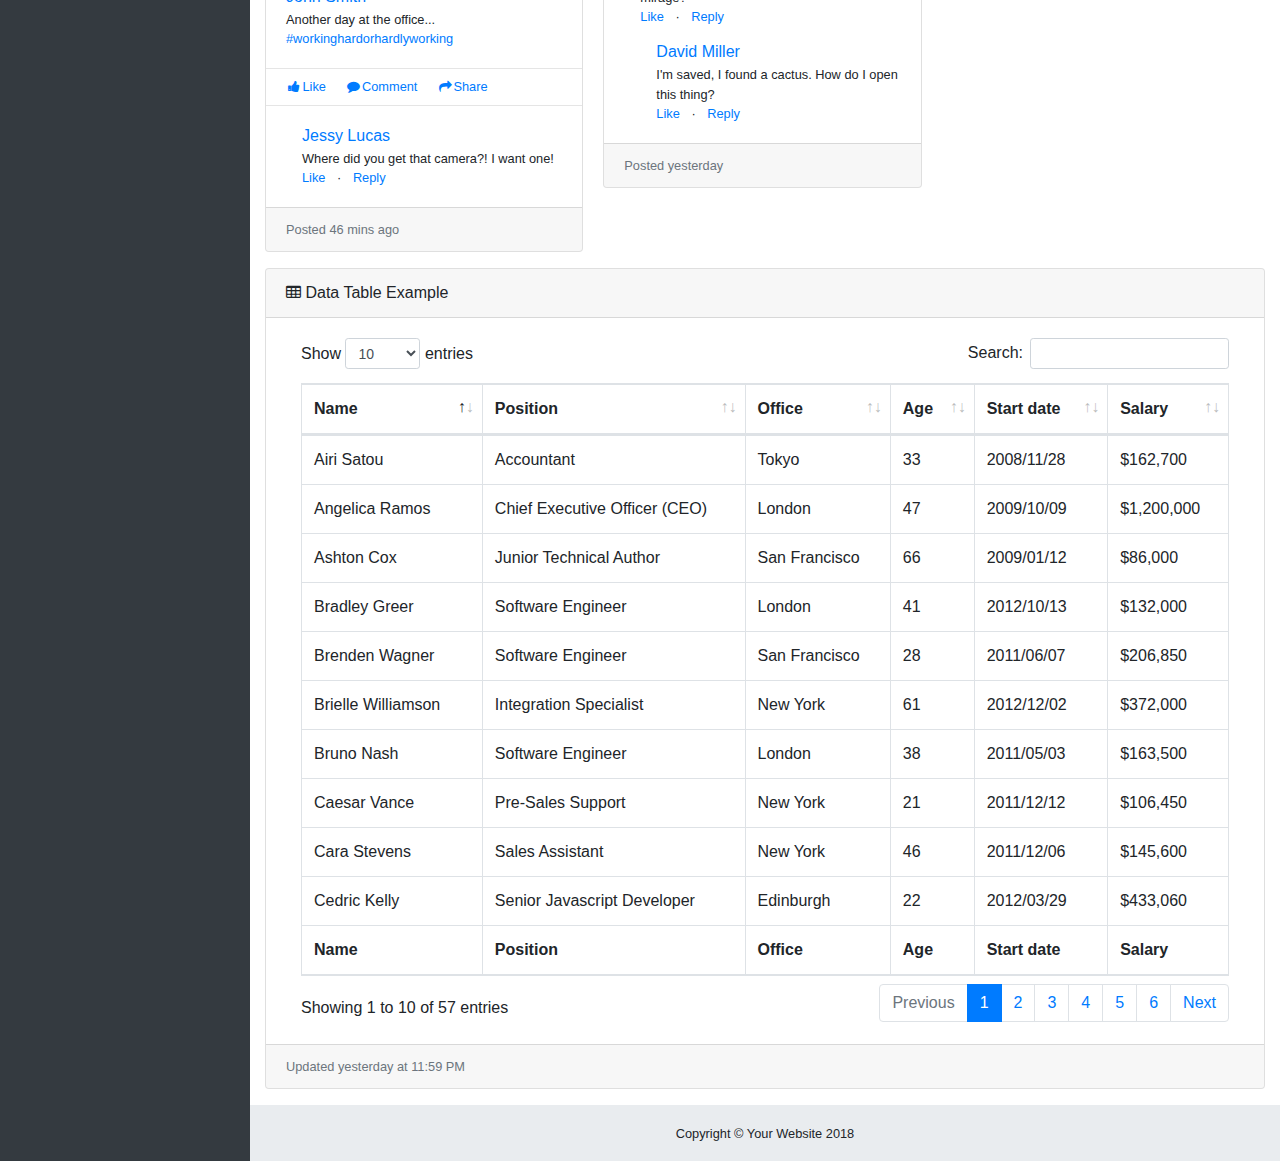
==== commit 63f2c15a: "drag & drop 변경" ====
--- a/src/main/webapp/dummy.html
+++ b/src/main/webapp/dummy.html
@@ -18,6 +18,10 @@
     <!-- Custom styles for this template-->
     <link href="resources/css/sb-admin.css" rel="stylesheet">
 </head>
+
+<!--
+https://blackrockdigital.github.io/startbootstrap-sb-admin/
+-->
 
 <body class="fixed-nav sticky-footer bg-dark" id="page-top">
 <!-- Navigation-->
